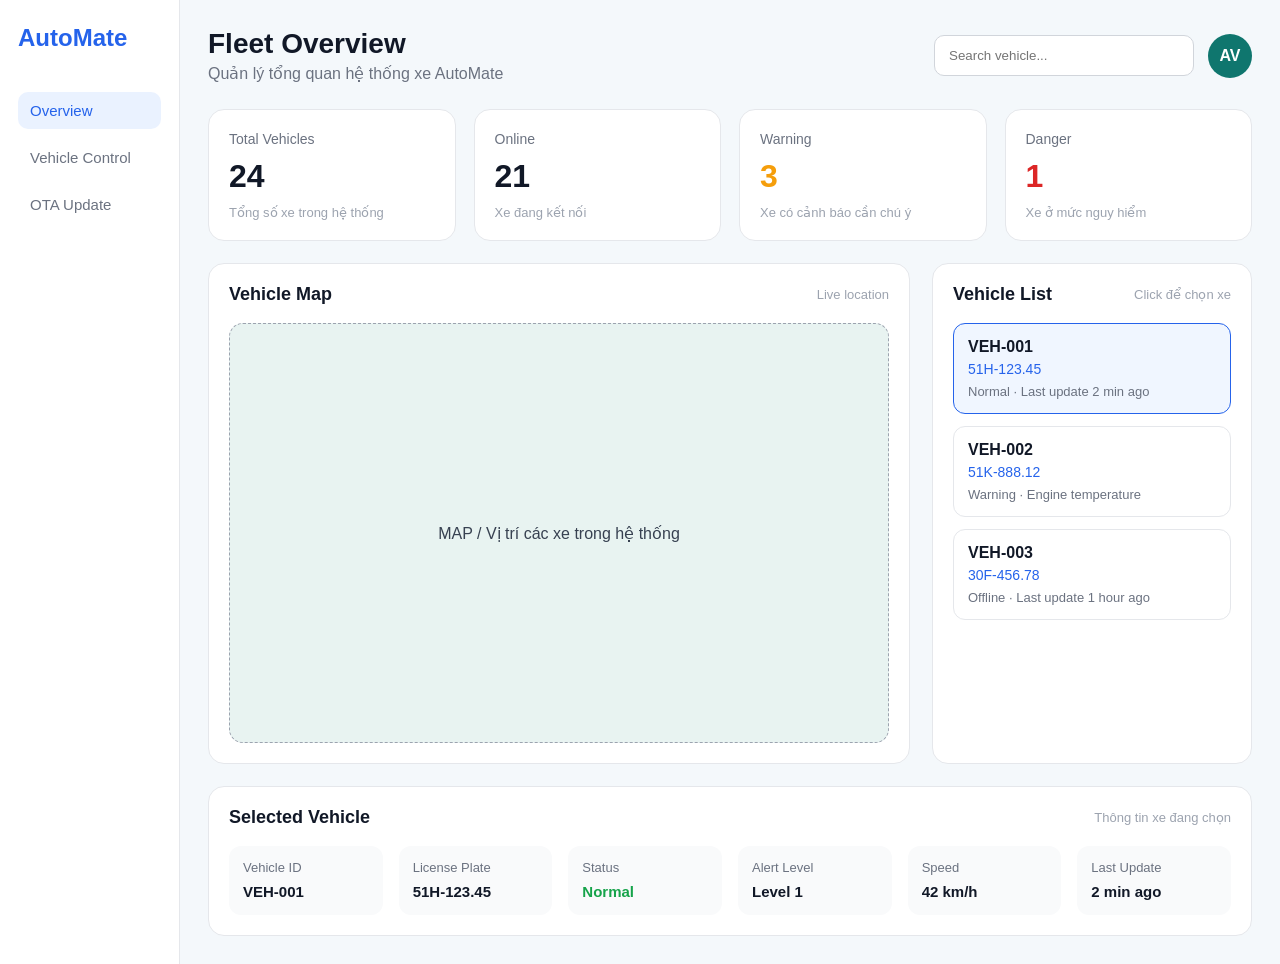
==== web/index.html @ ef20f129 "Initial commit" ====
<!DOCTYPE html>
<html lang="vi">
<head>
  <meta charset="UTF-8" />
  <meta name="viewport" content="width=device-width, initial-scale=1.0" />
  <title>AutoMate Dashboard - Overview</title>
  <link rel="stylesheet" href="style.css" />
</head>
<body>
  <div class="dashboard">
    <aside class="sidebar">
      <div class="logo">AutoMate</div>

      <nav class="menu">
        <a class="active" href="index.html">Overview</a>
        <a href="vehicle.html">Vehicle Control</a>
        <a href="ota.html">OTA Update</a>
      </nav>
    </aside>

    <main class="main">
      <header class="topbar">
        <div>
          <h1>Fleet Overview</h1>
          <p>Quản lý tổng quan hệ thống xe AutoMate</p>
        </div>

        <div class="top-actions">
          <input type="text" placeholder="Search vehicle..." />
          <div class="avatar">AV</div>
        </div>
      </header>

      <section class="stats">
        <div class="card">
          <span>Total Vehicles</span>
          <h2>24</h2>
          <p>Tổng số xe trong hệ thống</p>
        </div>

        <div class="card">
          <span>Online</span>
          <h2>21</h2>
          <p>Xe đang kết nối</p>
        </div>

        <div class="card warning">
          <span>Warning</span>
          <h2>3</h2>
          <p>Xe có cảnh báo cần chú ý</p>
        </div>

        <div class="card danger">
          <span>Danger</span>
          <h2>1</h2>
          <p>Xe ở mức nguy hiểm</p>
        </div>
      </section>

      <section class="content-grid">
        <div class="map-panel">
          <div class="panel-header">
            <h3>Vehicle Map</h3>
            <span>Live location</span>
          </div>

          <div class="map-placeholder">
            MAP / Vị trí các xe trong hệ thống
          </div>
        </div>

        <div class="vehicle-list">
          <div class="panel-header">
            <h3>Vehicle List</h3>
            <span>Click để chọn xe</span>
          </div>

          <div class="vehicle-item active-car">
            <strong>VEH-001</strong>
            <span>51H-123.45</span>
            <p>Normal · Last update 2 min ago</p>
          </div>

          <div class="vehicle-item">
            <strong>VEH-002</strong>
            <span>51K-888.12</span>
            <p>Warning · Engine temperature</p>
          </div>

          <div class="vehicle-item">
            <strong>VEH-003</strong>
            <span>30F-456.78</span>
            <p>Offline · Last update 1 hour ago</p>
          </div>
        </div>
      </section>

      <section class="selected-vehicle">
        <div class="panel-header">
          <h3>Selected Vehicle</h3>
          <span>Thông tin xe đang chọn</span>
        </div>

        <div class="vehicle-info-grid">
          <div>
            <span>Vehicle ID</span>
            <strong>VEH-001</strong>
          </div>

          <div>
            <span>License Plate</span>
            <strong>51H-123.45</strong>
          </div>

          <div>
            <span>Status</span>
            <strong class="status-ok">Normal</strong>
          </div>

          <div>
            <span>Alert Level</span>
            <strong>Level 1</strong>
          </div>

          <div>
            <span>Speed</span>
            <strong>42 km/h</strong>
          </div>

          <div>
            <span>Last Update</span>
            <strong>2 min ago</strong>
          </div>
        </div>
      </section>
    </main>
  </div>
</body>
</html>
---- web/style.css ----
* {
  margin: 0;
  padding: 0;
  box-sizing: border-box;
}

body {
  font-family: Arial, sans-serif;
  background: #f4f8fb;
  color: #111827;
}

.dashboard {
  display: flex;
  min-height: 100vh;
}

.sidebar {
  width: 180px;
  background: #ffffff;
  border-right: 1px solid #e5e7eb;
  padding: 24px 18px;
}

.logo {
  font-size: 24px;
  font-weight: bold;
  color: #2563eb;
  margin-bottom: 40px;
}

.menu {
  display: flex;
  flex-direction: column;
  gap: 10px;
}

.menu a {
  text-decoration: none;
  color: #6b7280;
  padding: 10px 12px;
  border-radius: 10px;
  font-size: 15px;
}

.menu a:hover,
.menu a.active {
  background: #eaf2ff;
  color: #2563eb;
}

.main {
  flex: 1;
  padding: 28px;
}

.topbar {
  display: flex;
  justify-content: space-between;
  align-items: center;
  margin-bottom: 26px;
}

.topbar h1 {
  font-size: 28px;
  margin-bottom: 4px;
}

.topbar p {
  color: #6b7280;
}

.top-actions {
  display: flex;
  align-items: center;
  gap: 14px;
}

.top-actions input {
  width: 260px;
  padding: 12px 14px;
  border: 1px solid #d1d5db;
  border-radius: 10px;
  outline: none;
}

.avatar {
  width: 44px;
  height: 44px;
  border-radius: 50%;
  background: #0f766e;
  color: white;
  display: flex;
  align-items: center;
  justify-content: center;
  font-weight: bold;
}

.stats {
  display: grid;
  grid-template-columns: repeat(4, 1fr);
  gap: 18px;
  margin-bottom: 22px;
}

.card {
  background: white;
  border: 1px solid #e5e7eb;
  border-radius: 16px;
  padding: 20px;
}

.card span {
  color: #6b7280;
  font-size: 14px;
}

.card h2 {
  font-size: 32px;
  margin: 10px 0;
}

.card p {
  color: #9ca3af;
  font-size: 13px;
}

.warning h2 {
  color: #f59e0b;
}

.danger h2 {
  color: #dc2626;
}

.content-grid {
  display: grid;
  grid-template-columns: 1fr 320px;
  gap: 22px;
  margin-bottom: 22px;
}

.map-panel,
.vehicle-list,
.selected-vehicle,
.empty-page {
  background: white;
  border: 1px solid #e5e7eb;
  border-radius: 16px;
  padding: 20px;
}

.panel-header {
  display: flex;
  justify-content: space-between;
  align-items: center;
  margin-bottom: 18px;
}

.panel-header h3 {
  font-size: 18px;
}

.panel-header span {
  color: #9ca3af;
  font-size: 13px;
}

.map-placeholder {
  height: 420px;
  background: #e8f3f1;
  border: 1px dashed #9ca3af;
  border-radius: 14px;
  display: flex;
  align-items: center;
  justify-content: center;
  color: #374151;
}

.vehicle-list {
  display: flex;
  flex-direction: column;
}

.vehicle-item {
  border: 1px solid #e5e7eb;
  border-radius: 12px;
  padding: 14px;
  margin-bottom: 12px;
}

.vehicle-item strong {
  display: block;
  margin-bottom: 4px;
}

.vehicle-item span {
  color: #2563eb;
  font-size: 14px;
}

.vehicle-item p {
  color: #6b7280;
  font-size: 13px;
  margin-top: 6px;
}

.active-car {
  border-color: #2563eb;
  background: #f0f6ff;
}

.vehicle-info-grid {
  display: grid;
  grid-template-columns: repeat(6, 1fr);
  gap: 16px;
}

.vehicle-info-grid div {
  background: #f9fafb;
  border-radius: 12px;
  padding: 14px;
}

.vehicle-info-grid span {
  display: block;
  color: #6b7280;
  font-size: 13px;
  margin-bottom: 8px;
}

.vehicle-info-grid strong {
  font-size: 15px;
}

.status-ok {
  color: #16a34a;
}

.empty-page {
  height: 500px;
  display: flex;
  align-items: center;
  justify-content: center;
  color: #6b7280;
  font-size: 22px;
}
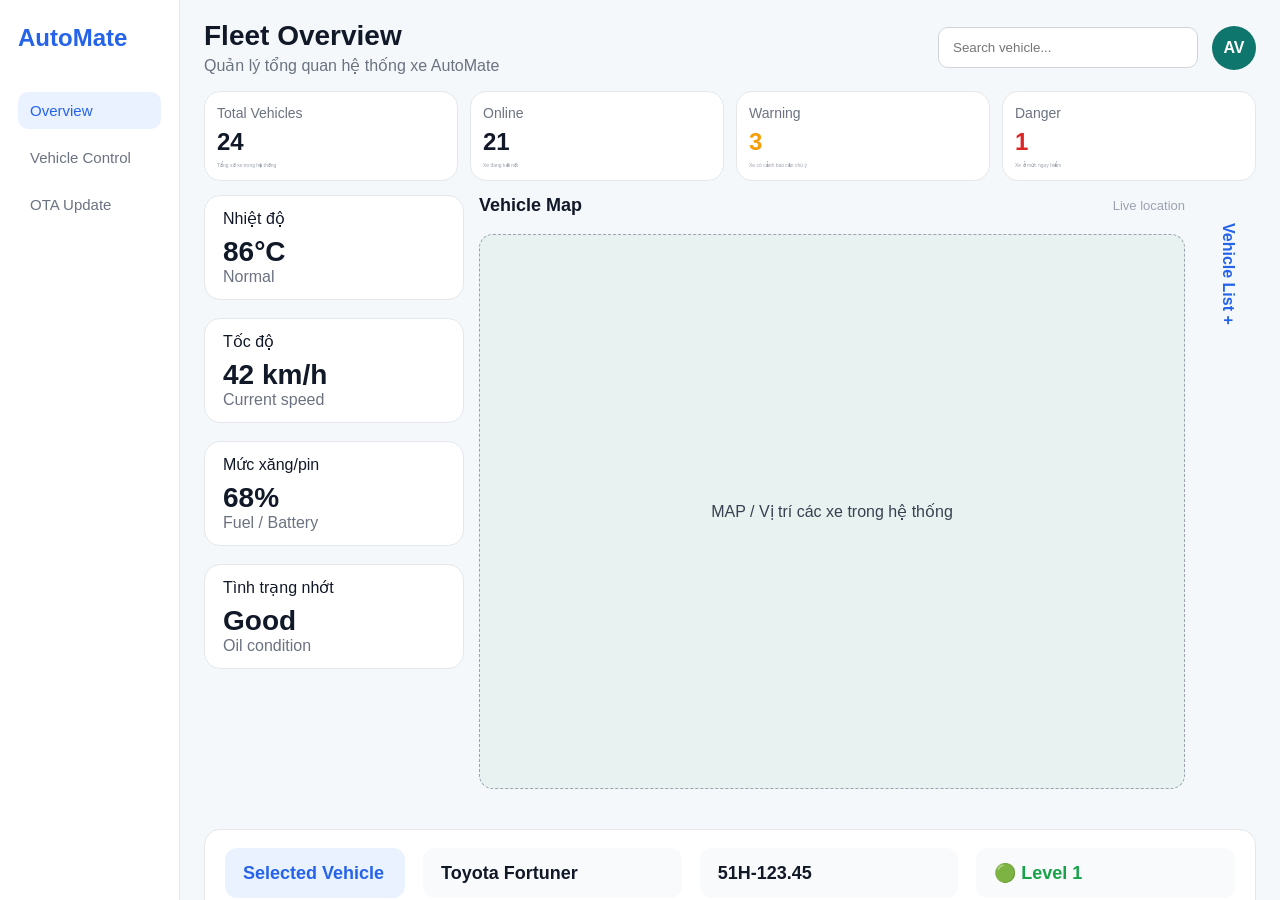
==== commit 6ab00fd3: "config 1" ====
--- a/web/index.html
+++ b/web/index.html
@@ -58,6 +58,32 @@
       </section>
 
       <section class="content-grid">
+        <div class="vehicle-status">
+          <div class="status-card">
+            <span>Nhiệt độ</span>
+            <h2>86°C</h2>
+            <p>Normal</p>
+          </div>
+
+          <div class="status-card">
+            <span>Tốc độ</span>
+            <h2>42 km/h</h2>
+            <p>Current speed</p>
+          </div>
+
+          <div class="status-card">
+            <span>Mức xăng/pin</span>
+            <h2>68%</h2>
+            <p>Fuel / Battery</p>
+          </div>
+
+          <div class="status-card">
+            <span>Tình trạng nhớt</span>
+            <h2>Good</h2>
+            <p>Oil condition</p>
+          </div>
+        </div>
+
         <div class="map-panel">
           <div class="panel-header">
             <h3>Vehicle Map</h3>
@@ -69,11 +95,8 @@
           </div>
         </div>
 
-        <div class="vehicle-list">
-          <div class="panel-header">
-            <h3>Vehicle List</h3>
-            <span>Click để chọn xe</span>
-          </div>
+        <details class="vehicle-list">
+          <summary>Vehicle List</summary>
 
           <div class="vehicle-item active-car">
             <strong>VEH-001</strong>
@@ -92,46 +115,31 @@
             <span>30F-456.78</span>
             <p>Offline · Last update 1 hour ago</p>
           </div>
-        </div>
+        </details>
       </section>
 
       <section class="selected-vehicle">
-        <div class="panel-header">
-          <h3>Selected Vehicle</h3>
-          <span>Thông tin xe đang chọn</span>
-        </div>
 
-        <div class="vehicle-info-grid">
-          <div>
-            <span>Vehicle ID</span>
-            <strong>VEH-001</strong>
+          <div class="selected-summary">
+
+              <div class="selected-title">
+                  <span>Selected Vehicle</span>
+              </div>
+
+              <div class="selected-item">
+                  <strong>Toyota Fortuner</strong>
+              </div>
+
+              <div class="selected-item">
+                  <strong>51H-123.45</strong>
+              </div>
+
+              <div class="selected-item">
+                  <strong class="level-normal">🟢 Level 1</strong>
+              </div>
+
           </div>
 
-          <div>
-            <span>License Plate</span>
-            <strong>51H-123.45</strong>
-          </div>
-
-          <div>
-            <span>Status</span>
-            <strong class="status-ok">Normal</strong>
-          </div>
-
-          <div>
-            <span>Alert Level</span>
-            <strong>Level 1</strong>
-          </div>
-
-          <div>
-            <span>Speed</span>
-            <strong>42 km/h</strong>
-          </div>
-
-          <div>
-            <span>Last Update</span>
-            <strong>2 min ago</strong>
-          </div>
-        </div>
       </section>
     </main>
   </div>
--- a/web/style.css
+++ b/web/style.css
@@ -8,11 +8,12 @@
   font-family: Arial, sans-serif;
   background: #f4f8fb;
   color: #111827;
+  overflow:hidden;
 }
 
 .dashboard {
   display: flex;
-  min-height: 100vh;
+  height: 100vh;
 }
 
 .sidebar {
@@ -51,14 +52,16 @@
 
 .main {
   flex: 1;
-  padding: 28px;
+  height: 100vh;
+  overflow: hidden;
+  padding: 20px 24px;
 }
 
 .topbar {
   display: flex;
   justify-content: space-between;
   align-items: center;
-  margin-bottom: 26px;
+  margin-bottom: 16px;
 }
 
 .topbar h1 {
@@ -99,15 +102,15 @@
 .stats {
   display: grid;
   grid-template-columns: repeat(4, 1fr);
-  gap: 18px;
-  margin-bottom: 22px;
+  gap: 12px;
+  margin-bottom: 14px;
 }
 
 .card {
   background: white;
   border: 1px solid #e5e7eb;
   border-radius: 16px;
-  padding: 20px;
+  padding: 12px;
 }
 
 .card span {
@@ -116,13 +119,13 @@
 }
 
 .card h2 {
-  font-size: 32px;
-  margin: 10px 0;
+  font-size: 24px;
+  margin: 6px 0;
 }
 
 .card p {
   color: #9ca3af;
-  font-size: 13px;
+  font-size: 5px;
 }
 
 .warning h2 {
@@ -135,14 +138,19 @@
 
 .content-grid {
   display: grid;
-  grid-template-columns: 1fr 320px;
-  gap: 22px;
-  margin-bottom: 22px;
-}
-
-.map-panel,
+  grid-template-columns: 260px 1fr auto;
+  gap: 15px;
+  height: calc(100vh - 280px);
+}
+
+.map-panel {
+    height: 100%;
+}
+
 .vehicle-list,
-.selected-vehicle,
+.selected-vehicle {
+  margin-top: 14px;
+}
 .empty-page {
   background: white;
   border: 1px solid #e5e7eb;
@@ -167,7 +175,7 @@
 }
 
 .map-placeholder {
-  height: 420px;
+  height: calc(100% - 65px);
   background: #e8f3f1;
   border: 1px dashed #9ca3af;
   border-radius: 14px;
@@ -177,9 +185,50 @@
   color: #374151;
 }
 
+/* Vehicle list: collapsed / expanded */
 .vehicle-list {
-  display: flex;
-  flex-direction: column;
+  width: 56px;
+  min-height: 462px;
+  padding: 14px 10px;
+  overflow: hidden;
+  transition: width 0.25s ease;
+}
+
+.vehicle-list[open] {
+  width: 320px;
+  padding: 20px;
+}
+
+.vehicle-list summary {
+  cursor: pointer;
+  list-style: none;
+  font-weight: bold;
+  color: #2563eb;
+  writing-mode: vertical-rl;
+  text-align: center;
+  margin: 0 auto;
+}
+
+.vehicle-list summary::-webkit-details-marker {
+  display: none;
+}
+
+.vehicle-list summary::after {
+  content: " +";
+}
+
+.vehicle-list[open] summary {
+  writing-mode: horizontal-tb;
+  text-align: left;
+  margin-bottom: 18px;
+}
+
+.vehicle-list[open] summary::after {
+  content: " -";
+}
+
+.vehicle-list:not([open]) .vehicle-item {
+  display: none;
 }
 
 .vehicle-item {
@@ -210,27 +259,81 @@
   background: #f0f6ff;
 }
 
-.vehicle-info-grid {
-  display: grid;
-  grid-template-columns: repeat(6, 1fr);
-  gap: 16px;
-}
-
-.vehicle-info-grid div {
-  background: #f9fafb;
-  border-radius: 12px;
-  padding: 14px;
-}
-
-.vehicle-info-grid span {
-  display: block;
-  color: #6b7280;
-  font-size: 13px;
-  margin-bottom: 8px;
-}
-
-.vehicle-info-grid strong {
-  font-size: 15px;
+.selected-vehicle{
+    background:#fff;
+    border:1px solid #e5e7eb;
+    border-radius:16px;
+    padding:18px 20px;
+}
+
+.selected-summary{
+    display:grid;
+    grid-template-columns:180px repeat(3,1fr);
+    gap:18px;
+}
+
+.selected-title,
+.selected-item{
+    background:#f9fafb;
+    border-radius:12px;
+    padding:14px 18px;
+
+    display:flex;
+    flex-direction:column;
+    justify-content:center;
+}
+
+.selected-title{
+    background:#eaf2ff;
+    color:#2563eb;
+    font-weight:600;
+}
+
+.selected-title span{
+    font-size:18px;
+    font-weight:600;
+}
+
+.selected-item span{
+    font-size:13px;
+    color:#6b7280;
+    margin-bottom:6px;
+}
+
+.selected-item strong{
+    font-size:18px;
+    color:#111827;
+}
+
+.level-normal{
+    color:#16a34a !important;
+}
+
+.vehicle-status{
+    display:flex;
+    flex-direction:column;
+    gap:18px;
+}
+
+.status-card{
+    background:#fff;
+    border:1px solid #e5e7eb;
+    border-radius:16px;
+    padding:18px;
+    height:105px;
+
+    display:flex;
+    flex-direction:column;
+    justify-content:center;
+}
+
+.status-card h2{
+    font-size:28px;
+    margin-top:8px;
+}
+
+.status-card p{
+    color:#6b7280;
 }
 
 .status-ok {
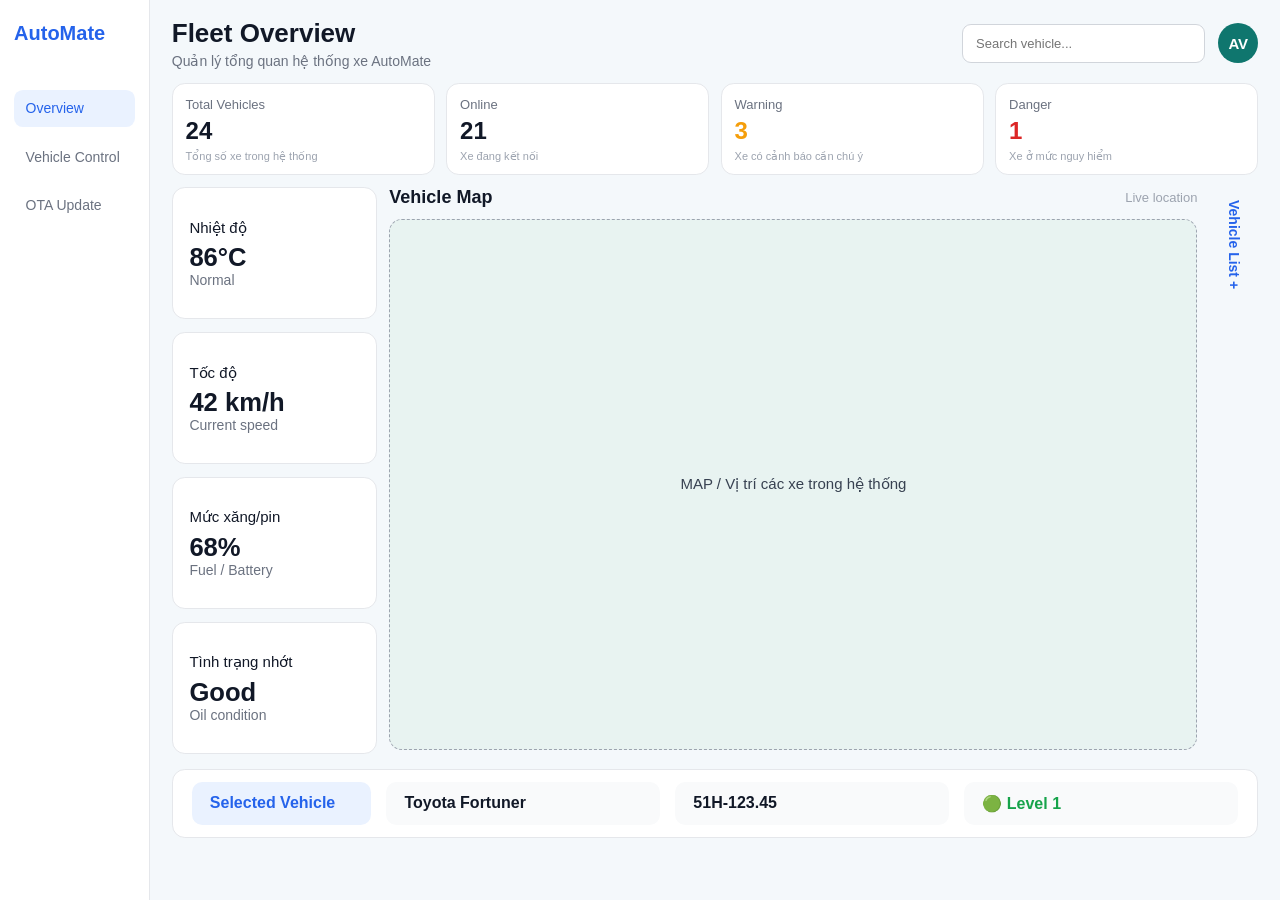
==== commit 73009ec2: "add popup" ====
--- a/web/index.html
+++ b/web/index.html
@@ -59,25 +59,25 @@
 
       <section class="content-grid">
         <div class="vehicle-status">
-          <div class="status-card">
+          <div class="status-card" onclick="openPopup('temperature')">
             <span>Nhiệt độ</span>
             <h2>86°C</h2>
             <p>Normal</p>
           </div>
 
-          <div class="status-card">
+          <div class="status-card" onclick="openPopup('speed')">
             <span>Tốc độ</span>
             <h2>42 km/h</h2>
             <p>Current speed</p>
           </div>
 
-          <div class="status-card">
+          <div class="status-card" onclick="openPopup('fuel')">
             <span>Mức xăng/pin</span>
             <h2>68%</h2>
             <p>Fuel / Battery</p>
           </div>
 
-          <div class="status-card">
+          <div class="status-card" onclick="openPopup('oil')">
             <span>Tình trạng nhớt</span>
             <h2>Good</h2>
             <p>Oil condition</p>
@@ -142,6 +142,21 @@
 
       </section>
     </main>
+    </div>
+    <div class="popup-overlay" id="popup">
+      <div class="popup-window">
+          <div class="popup-header">
+              <h2 id="popup-title">
+                  Title
+              </h2>
+              <button onclick="closePopup()">
+                  ✕
+              </button>
+          </div>
+          <div class="popup-body" id="popup-body">
+          </div>
+      </div>
   </div>
+  <script src="scripts.js"></script>
 </body>
 </html>
--- a/web/style.css
+++ b/web/style.css
@@ -8,40 +8,41 @@
   font-family: Arial, sans-serif;
   background: #f4f8fb;
   color: #111827;
-  overflow:hidden;
+  overflow: hidden;
 }
 
 .dashboard {
   display: flex;
+  width: 100vw;
   height: 100vh;
 }
 
 .sidebar {
-  width: 180px;
+  width: clamp(150px, 11vw, 190px);
   background: #ffffff;
   border-right: 1px solid #e5e7eb;
-  padding: 24px 18px;
+  padding: 2.4vh 1.1vw;
 }
 
 .logo {
-  font-size: 24px;
+  font-size: clamp(20px, 1.45vw, 28px);
   font-weight: bold;
   color: #2563eb;
-  margin-bottom: 40px;
+  margin-bottom: 5vh;
 }
 
 .menu {
   display: flex;
   flex-direction: column;
-  gap: 10px;
+  gap: 1.2vh;
 }
 
 .menu a {
   text-decoration: none;
   color: #6b7280;
-  padding: 10px 12px;
-  border-radius: 10px;
-  font-size: 15px;
+  padding: 1.2vh 0.9vw;
+  border-radius: 0.7vw;
+  font-size: clamp(14px, 0.95vw, 18px);
 }
 
 .menu a:hover,
@@ -54,42 +55,44 @@
   flex: 1;
   height: 100vh;
   overflow: hidden;
-  padding: 20px 24px;
+  padding: 2vh 1.7vw;
 }
 
 .topbar {
   display: flex;
   justify-content: space-between;
   align-items: center;
-  margin-bottom: 16px;
+  margin-bottom: 1.6vh;
 }
 
 .topbar h1 {
-  font-size: 28px;
-  margin-bottom: 4px;
+  font-size: clamp(26px, 2vw, 40px);
+  margin-bottom: 0.4vh;
 }
 
 .topbar p {
   color: #6b7280;
+  font-size: clamp(14px, 1vw, 18px);
 }
 
 .top-actions {
   display: flex;
   align-items: center;
-  gap: 14px;
+  gap: 1vw;
 }
 
 .top-actions input {
-  width: 260px;
-  padding: 12px 14px;
+  width: clamp(230px, 19vw, 340px);
+  padding: 1.2vh 1vw;
   border: 1px solid #d1d5db;
-  border-radius: 10px;
+  border-radius: 0.7vw;
   outline: none;
+  font-size: clamp(13px, 0.9vw, 16px);
 }
 
 .avatar {
-  width: 44px;
-  height: 44px;
+  width: clamp(40px, 3vw, 56px);
+  height: clamp(40px, 3vw, 56px);
   border-radius: 50%;
   background: #0f766e;
   color: white;
@@ -97,35 +100,36 @@
   align-items: center;
   justify-content: center;
   font-weight: bold;
+  font-size: clamp(15px, 1vw, 20px);
 }
 
 .stats {
   display: grid;
   grid-template-columns: repeat(4, 1fr);
-  gap: 12px;
-  margin-bottom: 14px;
+  gap: 0.9vw;
+  margin-bottom: 1.4vh;
 }
 
 .card {
   background: white;
   border: 1px solid #e5e7eb;
-  border-radius: 16px;
-  padding: 12px;
+  border-radius: 1vw;
+  padding: 1.2vh 1vw;
 }
 
 .card span {
   color: #6b7280;
-  font-size: 14px;
+  font-size: clamp(13px, 0.9vw, 16px);
 }
 
 .card h2 {
-  font-size: 24px;
-  margin: 6px 0;
+  font-size: clamp(24px, 1.8vw, 36px);
+  margin: 0.5vh 0;
 }
 
 .card p {
   color: #9ca3af;
-  font-size: 5px;
+  font-size: clamp(11px, 0.7vw, 13px);
 }
 
 .warning h2 {
@@ -138,65 +142,85 @@
 
 .content-grid {
   display: grid;
-  grid-template-columns: 260px 1fr auto;
-  gap: 15px;
-  height: calc(100vh - 280px);
+  grid-template-columns: 16vw 1fr auto;
+  gap: 1vw;
+  height: 63vh;
 }
 
 .map-panel {
-    height: 100%;
-}
-
-.vehicle-list,
-.selected-vehicle {
-  margin-top: 14px;
-}
-.empty-page {
-  background: white;
-  border: 1px solid #e5e7eb;
-  border-radius: 16px;
-  padding: 20px;
+  height: 100%;
 }
 
 .panel-header {
   display: flex;
   justify-content: space-between;
   align-items: center;
-  margin-bottom: 18px;
+  margin-bottom: 1.2vh;
 }
 
 .panel-header h3 {
-  font-size: 18px;
+  font-size: clamp(18px, 1.3vw, 24px);
 }
 
 .panel-header span {
   color: #9ca3af;
-  font-size: 13px;
+  font-size: clamp(13px, 0.9vw, 16px);
 }
 
 .map-placeholder {
-  height: calc(100% - 65px);
+  height: calc(100% - 4vh);
   background: #e8f3f1;
   border: 1px dashed #9ca3af;
-  border-radius: 14px;
+  border-radius: 1vw;
   display: flex;
   align-items: center;
   justify-content: center;
   color: #374151;
-}
-
-/* Vehicle list: collapsed / expanded */
+  font-size: clamp(15px, 1.05vw, 20px);
+}
+
+.vehicle-status {
+  display: flex;
+  flex-direction: column;
+  gap: 1.4vh;
+}
+
+.status-card {
+  background: #fff;
+  border: 1px solid #e5e7eb;
+  border-radius: 1vw;
+  padding: 1.5vh 1.3vw;
+  height: calc((63vh - 4.2vh) / 4);
+  display: flex;
+  flex-direction: column;
+  justify-content: center;
+}
+
+.status-card span {
+  font-size: clamp(15px, 1.05vw, 20px);
+}
+
+.status-card h2 {
+  font-size: clamp(25px, 2vw, 38px);
+  margin-top: 0.7vh;
+}
+
+.status-card p {
+  color: #6b7280;
+  font-size: clamp(14px, 1vw, 18px);
+}
+
 .vehicle-list {
-  width: 56px;
-  min-height: 462px;
-  padding: 14px 10px;
+  width: clamp(48px, 3.5vw, 62px);
+  height: 100%;
+  padding: 1.4vh 0.7vw;
   overflow: hidden;
   transition: width 0.25s ease;
 }
 
 .vehicle-list[open] {
-  width: 320px;
-  padding: 20px;
+  width: clamp(280px, 20vw, 360px);
+  padding: 2vh 1.4vw;
 }
 
 .vehicle-list summary {
@@ -207,6 +231,7 @@
   writing-mode: vertical-rl;
   text-align: center;
   margin: 0 auto;
+  font-size: clamp(14px, 0.95vw, 18px);
 }
 
 .vehicle-list summary::-webkit-details-marker {
@@ -220,7 +245,7 @@
 .vehicle-list[open] summary {
   writing-mode: horizontal-tb;
   text-align: left;
-  margin-bottom: 18px;
+  margin-bottom: 1.5vh;
 }
 
 .vehicle-list[open] summary::after {
@@ -233,25 +258,26 @@
 
 .vehicle-item {
   border: 1px solid #e5e7eb;
-  border-radius: 12px;
-  padding: 14px;
-  margin-bottom: 12px;
+  border-radius: 0.8vw;
+  padding: 1.2vh 1vw;
+  margin-bottom: 1.2vh;
 }
 
 .vehicle-item strong {
   display: block;
-  margin-bottom: 4px;
+  margin-bottom: 0.4vh;
+  font-size: clamp(13px, 0.9vw, 16px);
 }
 
 .vehicle-item span {
   color: #2563eb;
-  font-size: 14px;
+  font-size: clamp(13px, 0.9vw, 16px);
 }
 
 .vehicle-item p {
   color: #6b7280;
-  font-size: 13px;
-  margin-top: 6px;
+  font-size: clamp(12px, 0.85vw, 15px);
+  margin-top: 0.5vh;
 }
 
 .active-car {
@@ -259,81 +285,48 @@
   background: #f0f6ff;
 }
 
-.selected-vehicle{
-    background:#fff;
-    border:1px solid #e5e7eb;
-    border-radius:16px;
-    padding:18px 20px;
-}
-
-.selected-summary{
-    display:grid;
-    grid-template-columns:180px repeat(3,1fr);
-    gap:18px;
+.selected-vehicle {
+  background: #fff;
+  border: 1px solid #e5e7eb;
+  border-radius: 1vw;
+  padding: 1.4vh 1.5vw;
+  margin-top: 1.6vh;
+}
+
+.selected-summary {
+  display: grid;
+  grid-template-columns: 14vw repeat(3, 1fr);
+  gap: 1.2vw;
 }
 
 .selected-title,
-.selected-item{
-    background:#f9fafb;
-    border-radius:12px;
-    padding:14px 18px;
-
-    display:flex;
-    flex-direction:column;
-    justify-content:center;
-}
-
-.selected-title{
-    background:#eaf2ff;
-    color:#2563eb;
-    font-weight:600;
-}
-
-.selected-title span{
-    font-size:18px;
-    font-weight:600;
-}
-
-.selected-item span{
-    font-size:13px;
-    color:#6b7280;
-    margin-bottom:6px;
-}
-
-.selected-item strong{
-    font-size:18px;
-    color:#111827;
-}
-
-.level-normal{
-    color:#16a34a !important;
-}
-
-.vehicle-status{
-    display:flex;
-    flex-direction:column;
-    gap:18px;
-}
-
-.status-card{
-    background:#fff;
-    border:1px solid #e5e7eb;
-    border-radius:16px;
-    padding:18px;
-    height:105px;
-
-    display:flex;
-    flex-direction:column;
-    justify-content:center;
-}
-
-.status-card h2{
-    font-size:28px;
-    margin-top:8px;
-}
-
-.status-card p{
-    color:#6b7280;
+.selected-item {
+  background: #f9fafb;
+  border-radius: 0.8vw;
+  padding: 1.3vh 1.4vw;
+  display: flex;
+  flex-direction: column;
+  justify-content: center;
+}
+
+.selected-title {
+  background: #eaf2ff;
+  color: #2563eb;
+  font-weight: 600;
+}
+
+.selected-title span {
+  font-size: clamp(16px, 1.1vw, 22px);
+  font-weight: 600;
+}
+
+.selected-item strong {
+  font-size: clamp(16px, 1.15vw, 22px);
+  color: #111827;
+}
+
+.level-normal {
+  color: #16a34a !important;
 }
 
 .status-ok {
@@ -341,10 +334,109 @@
 }
 
 .empty-page {
-  height: 500px;
+  height: 60vh;
+  background: white;
+  border: 1px solid #e5e7eb;
+  border-radius: 1vw;
+  padding: 2vh 1.5vw;
   display: flex;
   align-items: center;
   justify-content: center;
   color: #6b7280;
-  font-size: 22px;
+  font-size: clamp(18px, 1.4vw, 26px);
+}
+
+/* ===========================
+   POPUP
+=========================== */
+
+.popup-overlay{
+
+    position:fixed;
+
+    inset:0;
+
+    background:rgba(0,0,0,.35);
+
+    display:none;
+
+    justify-content:center;
+
+    align-items:center;
+
+    z-index:999;
+}
+
+.popup-overlay.show{
+
+    display:flex;
+}
+
+.popup-window{
+
+    width:500px;
+
+    background:white;
+
+    border-radius:18px;
+
+    padding:24px;
+
+    box-shadow:0 10px 40px rgba(0,0,0,.2);
+
+    animation:popup .2s;
+}
+
+@keyframes popup{
+
+    from{
+
+        transform:scale(.9);
+
+        opacity:0;
+    }
+
+    to{
+
+        transform:scale(1);
+
+        opacity:1;
+    }
+}
+
+.popup-header{
+
+    display:flex;
+
+    justify-content:space-between;
+
+    align-items:center;
+
+    margin-bottom:20px;
+}
+
+.popup-header button{
+
+    border:none;
+
+    background:none;
+
+    font-size:24px;
+
+    cursor:pointer;
+}
+
+.popup-body{
+
+    line-height:1.8;
+}
+
+.popup-body h3{
+
+    margin-bottom:10px;
+}
+
+.popup-body ul{
+
+    margin-left:20px;
 }
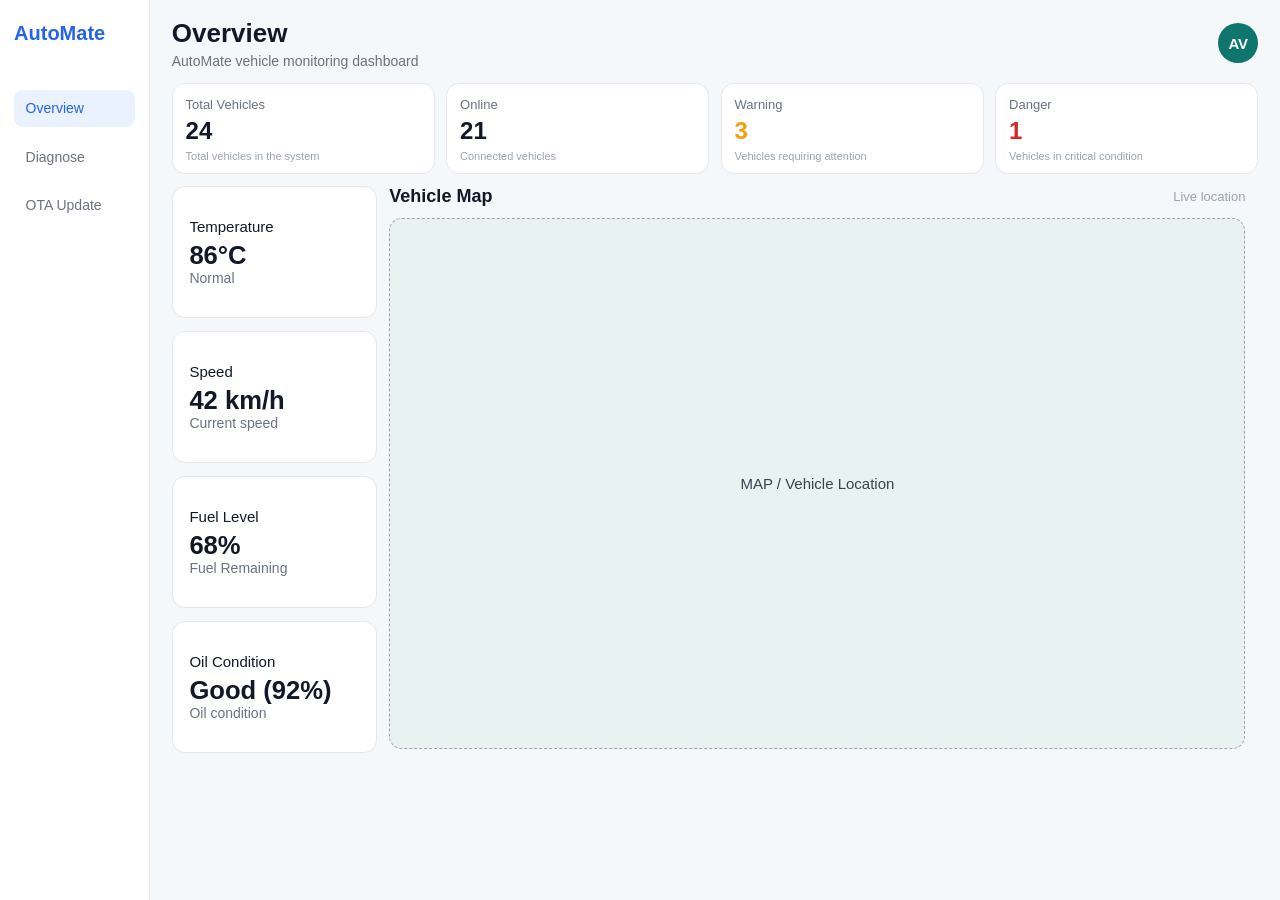
==== commit 3e89be3b: "config follow request shift 3/7 on BKI2026" ====
--- a/web/index.html
+++ b/web/index.html
@@ -13,7 +13,7 @@
 
       <nav class="menu">
         <a class="active" href="index.html">Overview</a>
-        <a href="vehicle.html">Vehicle Control</a>
+        <a href="diagnose.html">Diagnose</a>
         <a href="ota.html">OTA Update</a>
       </nav>
     </aside>
@@ -21,12 +21,11 @@
     <main class="main">
       <header class="topbar">
         <div>
-          <h1>Fleet Overview</h1>
-          <p>Quản lý tổng quan hệ thống xe AutoMate</p>
+          <h1>Overview</h1>
+          <p>AutoMate vehicle monitoring dashboard</p>
         </div>
 
         <div class="top-actions">
-          <input type="text" placeholder="Search vehicle..." />
           <div class="avatar">AV</div>
         </div>
       </header>
@@ -35,51 +34,51 @@
         <div class="card">
           <span>Total Vehicles</span>
           <h2>24</h2>
-          <p>Tổng số xe trong hệ thống</p>
+          <p>Total vehicles in the system</p>
         </div>
 
         <div class="card">
           <span>Online</span>
           <h2>21</h2>
-          <p>Xe đang kết nối</p>
+          <p>Connected vehicles</p>
         </div>
 
         <div class="card warning">
           <span>Warning</span>
           <h2>3</h2>
-          <p>Xe có cảnh báo cần chú ý</p>
+          <p>Vehicles requiring attention</p>
         </div>
 
         <div class="card danger">
           <span>Danger</span>
           <h2>1</h2>
-          <p>Xe ở mức nguy hiểm</p>
+          <p>Vehicles in critical condition</p>
         </div>
       </section>
 
       <section class="content-grid">
         <div class="vehicle-status">
           <div class="status-card" onclick="openPopup('temperature')">
-            <span>Nhiệt độ</span>
+            <span>Temperature</span>
             <h2>86°C</h2>
             <p>Normal</p>
           </div>
 
           <div class="status-card" onclick="openPopup('speed')">
-            <span>Tốc độ</span>
+            <span>Speed</span>
             <h2>42 km/h</h2>
             <p>Current speed</p>
           </div>
 
           <div class="status-card" onclick="openPopup('fuel')">
-            <span>Mức xăng/pin</span>
+            <span>Fuel Level</span>
             <h2>68%</h2>
-            <p>Fuel / Battery</p>
+            <p>Fuel Remaining</p>
           </div>
 
           <div class="status-card" onclick="openPopup('oil')">
-            <span>Tình trạng nhớt</span>
-            <h2>Good</h2>
+            <span>Oil Condition</span>
+            <h2>Good (92%)</h2>
             <p>Oil condition</p>
           </div>
         </div>
@@ -91,56 +90,11 @@
           </div>
 
           <div class="map-placeholder">
-            MAP / Vị trí các xe trong hệ thống
+            MAP / Vehicle Location
           </div>
         </div>
-
-        <details class="vehicle-list">
-          <summary>Vehicle List</summary>
-
-          <div class="vehicle-item active-car">
-            <strong>VEH-001</strong>
-            <span>51H-123.45</span>
-            <p>Normal · Last update 2 min ago</p>
-          </div>
-
-          <div class="vehicle-item">
-            <strong>VEH-002</strong>
-            <span>51K-888.12</span>
-            <p>Warning · Engine temperature</p>
-          </div>
-
-          <div class="vehicle-item">
-            <strong>VEH-003</strong>
-            <span>30F-456.78</span>
-            <p>Offline · Last update 1 hour ago</p>
-          </div>
-        </details>
       </section>
 
-      <section class="selected-vehicle">
-
-          <div class="selected-summary">
-
-              <div class="selected-title">
-                  <span>Selected Vehicle</span>
-              </div>
-
-              <div class="selected-item">
-                  <strong>Toyota Fortuner</strong>
-              </div>
-
-              <div class="selected-item">
-                  <strong>51H-123.45</strong>
-              </div>
-
-              <div class="selected-item">
-                  <strong class="level-normal">🟢 Level 1</strong>
-              </div>
-
-          </div>
-
-      </section>
     </main>
     </div>
     <div class="popup-overlay" id="popup">
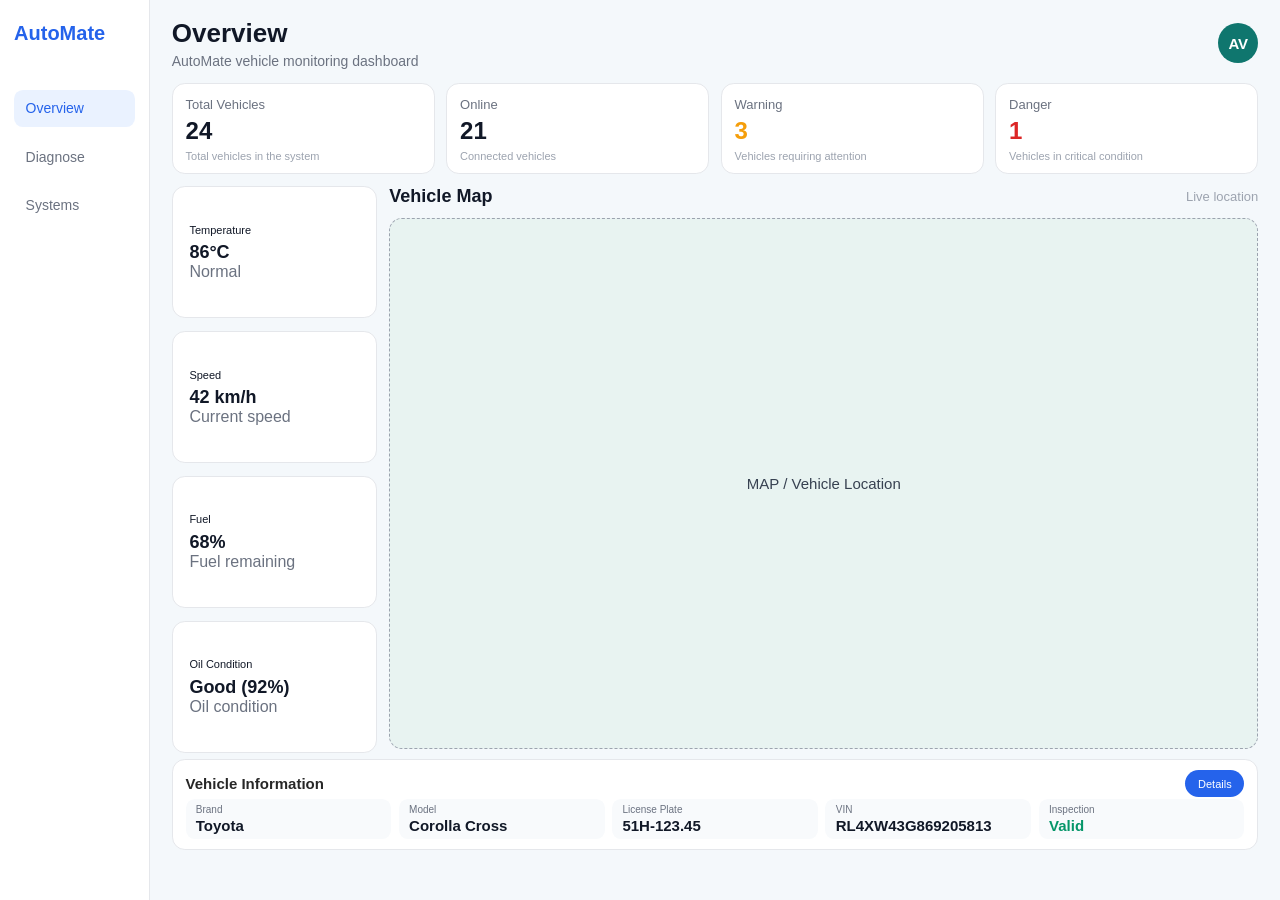
==== commit a12f4d1d: "done info vehicle & map image" ====
--- a/web/index.html
+++ b/web/index.html
@@ -1,11 +1,12 @@
 <!DOCTYPE html>
-<html lang="vi">
+<html lang="en">
 <head>
   <meta charset="UTF-8" />
   <meta name="viewport" content="width=device-width, initial-scale=1.0" />
   <title>AutoMate Dashboard - Overview</title>
   <link rel="stylesheet" href="style.css" />
 </head>
+
 <body>
   <div class="dashboard">
     <aside class="sidebar">
@@ -14,7 +15,7 @@
       <nav class="menu">
         <a class="active" href="index.html">Overview</a>
         <a href="diagnose.html">Diagnose</a>
-        <a href="ota.html">OTA Update</a>
+        <a href="systems.html">Systems</a>
       </nav>
     </aside>
 
@@ -71,9 +72,9 @@
           </div>
 
           <div class="status-card" onclick="openPopup('fuel')">
-            <span>Fuel Level</span>
+            <span>Fuel</span>
             <h2>68%</h2>
-            <p>Fuel Remaining</p>
+            <p>Fuel remaining</p>
           </div>
 
           <div class="status-card" onclick="openPopup('oil')">
@@ -95,22 +96,58 @@
         </div>
       </section>
 
+      <section class="vehicle-info-card">
+        <div class="vehicle-info-header">
+          <div>
+            <h3>Vehicle Information</h3>
+          </div>
+
+          <button class="details-btn" onclick="openPopup('vehicle')">
+            Details
+          </button>
+        </div>
+
+        <div class="vehicle-info-grid">
+          <div class="vehicle-info-item">
+            <span>Brand</span>
+            <strong>Toyota</strong>
+          </div>
+
+          <div class="vehicle-info-item">
+            <span>Model</span>
+            <strong>Corolla Cross</strong>
+          </div>
+
+          <div class="vehicle-info-item">
+            <span>License Plate</span>
+            <strong>51H-123.45</strong>
+          </div>
+
+          <div class="vehicle-info-item">
+            <span>VIN</span>
+            <strong>RL4XW43G869205813</strong>
+          </div>
+
+          <div class="vehicle-info-item">
+            <span>Inspection</span>
+            <strong class="status-valid">Valid</strong>
+          </div>
+        </div>
+      </section>
     </main>
+  </div>
+
+  <div class="popup-overlay" id="popup">
+    <div class="popup-window">
+      <div class="popup-header">
+        <h2 id="popup-title">Title</h2>
+        <button onclick="closePopup()">✕</button>
+      </div>
+
+      <div class="popup-body" id="popup-body"></div>
     </div>
-    <div class="popup-overlay" id="popup">
-      <div class="popup-window">
-          <div class="popup-header">
-              <h2 id="popup-title">
-                  Title
-              </h2>
-              <button onclick="closePopup()">
-                  ✕
-              </button>
-          </div>
-          <div class="popup-body" id="popup-body">
-          </div>
-      </div>
   </div>
+
   <script src="scripts.js"></script>
 </body>
 </html>
--- a/web/style.css
+++ b/web/style.css
@@ -79,15 +79,6 @@
   display: flex;
   align-items: center;
   gap: 1vw;
-}
-
-.top-actions input {
-  width: clamp(230px, 19vw, 340px);
-  padding: 1.2vh 1vw;
-  border: 1px solid #d1d5db;
-  border-radius: 0.7vw;
-  outline: none;
-  font-size: clamp(13px, 0.9vw, 16px);
 }
 
 .avatar {
@@ -142,9 +133,41 @@
 
 .content-grid {
   display: grid;
-  grid-template-columns: 16vw 1fr auto;
+  grid-template-columns: 16vw 1fr;
   gap: 1vw;
   height: 63vh;
+}
+
+.vehicle-status {
+  display: flex;
+  flex-direction: column;
+  gap: 1.4vh;
+}
+
+.status-card {
+  background: #fff;
+  border: 1px solid #e5e7eb;
+  border-radius: 1vw;
+  padding: 1.5vh 1.3vw;
+  height: calc((63vh - 4.2vh) / 4);
+  display: flex;
+  flex-direction: column;
+  justify-content: center;
+  cursor: pointer;
+}
+
+.status-card span {
+  font-size: clamp(11px, 0.8vw, 15px);
+}
+
+.status-card h2 {
+  font-size: clamp(18px, 1.4vw, 28px);
+  margin-top: 0.7vh;
+}
+
+.status-card p {
+  color: #6b7280;
+  font-size: clamp(12px, 1vw, 15  px);
 }
 
 .map-panel {
@@ -179,158 +202,71 @@
   font-size: clamp(15px, 1.05vw, 20px);
 }
 
-.vehicle-status {
-  display: flex;
-  flex-direction: column;
-  gap: 1.4vh;
-}
-
-.status-card {
-  background: #fff;
+.vehicle-info-card {
+  margin-top: 0.7vh;
+  background: #ffffff;
   border: 1px solid #e5e7eb;
   border-radius: 1vw;
-  padding: 1.5vh 1.3vw;
-  height: calc((63vh - 4.2vh) / 4);
-  display: flex;
-  flex-direction: column;
-  justify-content: center;
-}
-
-.status-card span {
-  font-size: clamp(15px, 1.05vw, 20px);
-}
-
-.status-card h2 {
-  font-size: clamp(25px, 2vw, 38px);
-  margin-top: 0.7vh;
-}
-
-.status-card p {
-  color: #6b7280;
-  font-size: clamp(14px, 1vw, 18px);
-}
-
-.vehicle-list {
-  width: clamp(48px, 3.5vw, 62px);
-  height: 100%;
-  padding: 1.4vh 0.7vw;
-  overflow: hidden;
-  transition: width 0.25s ease;
-}
-
-.vehicle-list[open] {
-  width: clamp(280px, 20vw, 360px);
-  padding: 2vh 1.4vw;
-}
-
-.vehicle-list summary {
+  padding: 1.1vh 1vw;
+}
+
+.vehicle-info-header {
+  display: flex;
+  justify-content: space-between;
+  align-items: center;
+  margin-bottom: 0.3vh;
+}
+
+.vehicle-info-header h3 {
+  font-size: clamp(15px, 1vw, 20px);
+  color: #272727;
+}
+
+.vehicle-info-header p {
+  font-size: clamp(10px, 0.7vw, 13px);
+  color: #6b7280;
+}
+
+.vehicle-info-grid {
+  display: grid;
+  grid-template-columns: repeat(5, 1fr);
+  gap: 0.6vw;
+}
+
+.vehicle-info-item {
+  padding: 0.5vh 0.8vw;
+  background: #f8fafc;
+  border-radius: 0.7vw;
+}
+
+.vehicle-info-item span {
+  display: block;
+  font-size: clamp(10px, 0.65vw, 13px);
+  color: #6b7280;
+  margin-bottom: 0.2vh;
+}
+
+.vehicle-info-item strong {
+  font-size: clamp(15px, 0.95vw, 17px);
+  color: #111827;
+}
+
+.status-valid {
+  color: #059669 !important;
+}
+
+.details-btn {
+  border: none;
+  background: #2563eb;
+  color: white;
+  padding: 0.8vh 1vw;
+  border-radius: 999px;
   cursor: pointer;
-  list-style: none;
-  font-weight: bold;
-  color: #2563eb;
-  writing-mode: vertical-rl;
-  text-align: center;
-  margin: 0 auto;
-  font-size: clamp(14px, 0.95vw, 18px);
-}
-
-.vehicle-list summary::-webkit-details-marker {
-  display: none;
-}
-
-.vehicle-list summary::after {
-  content: " +";
-}
-
-.vehicle-list[open] summary {
-  writing-mode: horizontal-tb;
-  text-align: left;
-  margin-bottom: 1.5vh;
-}
-
-.vehicle-list[open] summary::after {
-  content: " -";
-}
-
-.vehicle-list:not([open]) .vehicle-item {
-  display: none;
-}
-
-.vehicle-item {
-  border: 1px solid #e5e7eb;
-  border-radius: 0.8vw;
-  padding: 1.2vh 1vw;
-  margin-bottom: 1.2vh;
-}
-
-.vehicle-item strong {
-  display: block;
-  margin-bottom: 0.4vh;
-  font-size: clamp(13px, 0.9vw, 16px);
-}
-
-.vehicle-item span {
-  color: #2563eb;
-  font-size: clamp(13px, 0.9vw, 16px);
-}
-
-.vehicle-item p {
-  color: #6b7280;
-  font-size: clamp(12px, 0.85vw, 15px);
-  margin-top: 0.5vh;
-}
-
-.active-car {
-  border-color: #2563eb;
-  background: #f0f6ff;
-}
-
-.selected-vehicle {
-  background: #fff;
-  border: 1px solid #e5e7eb;
-  border-radius: 1vw;
-  padding: 1.4vh 1.5vw;
-  margin-top: 1.6vh;
-}
-
-.selected-summary {
-  display: grid;
-  grid-template-columns: 14vw repeat(3, 1fr);
-  gap: 1.2vw;
-}
-
-.selected-title,
-.selected-item {
-  background: #f9fafb;
-  border-radius: 0.8vw;
-  padding: 1.3vh 1.4vw;
-  display: flex;
-  flex-direction: column;
-  justify-content: center;
-}
-
-.selected-title {
-  background: #eaf2ff;
-  color: #2563eb;
-  font-weight: 600;
-}
-
-.selected-title span {
-  font-size: clamp(16px, 1.1vw, 22px);
-  font-weight: 600;
-}
-
-.selected-item strong {
-  font-size: clamp(16px, 1.15vw, 22px);
-  color: #111827;
-}
-
-.level-normal {
-  color: #16a34a !important;
-}
-
-.status-ok {
-  color: #16a34a;
+  font-size: clamp(11px, 0.75vw, 14px);
+}
+
+.details-btn:hover {
+  background: #1d4ed8;
 }
 
 .empty-page {
@@ -346,97 +282,65 @@
   font-size: clamp(18px, 1.4vw, 26px);
 }
 
-/* ===========================
-   POPUP
-=========================== */
-
-.popup-overlay{
-
-    position:fixed;
-
-    inset:0;
-
-    background:rgba(0,0,0,.35);
-
-    display:none;
-
-    justify-content:center;
-
-    align-items:center;
-
-    z-index:999;
-}
-
-.popup-overlay.show{
-
-    display:flex;
-}
-
-.popup-window{
-
-    width:500px;
-
-    background:white;
-
-    border-radius:18px;
-
-    padding:24px;
-
-    box-shadow:0 10px 40px rgba(0,0,0,.2);
-
-    animation:popup .2s;
-}
-
-@keyframes popup{
-
-    from{
-
-        transform:scale(.9);
-
-        opacity:0;
-    }
-
-    to{
-
-        transform:scale(1);
-
-        opacity:1;
-    }
-}
-
-.popup-header{
-
-    display:flex;
-
-    justify-content:space-between;
-
-    align-items:center;
-
-    margin-bottom:20px;
-}
-
-.popup-header button{
-
-    border:none;
-
-    background:none;
-
-    font-size:24px;
-
-    cursor:pointer;
-}
-
-.popup-body{
-
-    line-height:1.8;
-}
-
-.popup-body h3{
-
-    margin-bottom:10px;
-}
-
-.popup-body ul{
-
-    margin-left:20px;
+/* POPUP */
+
+.popup-overlay {
+  position: fixed;
+  inset: 0;
+  background: rgba(0, 0, 0, .35);
+  display: none;
+  justify-content: center;
+  align-items: center;
+  z-index: 999;
+}
+
+.popup-overlay.show {
+  display: flex;
+}
+
+.popup-window {
+  width: 500px;
+  background: white;
+  border-radius: 18px;
+  padding: 24px;
+  box-shadow: 0 10px 40px rgba(0, 0, 0, .2);
+  animation: popup .2s;
+}
+
+@keyframes popup {
+  from {
+    transform: scale(.9);
+    opacity: 0;
+  }
+
+  to {
+    transform: scale(1);
+    opacity: 1;
+  }
+}
+
+.popup-header {
+  display: flex;
+  justify-content: space-between;
+  align-items: center;
+  margin-bottom: 20px;
+}
+
+.popup-header button {
+  border: none;
+  background: none;
+  font-size: 24px;
+  cursor: pointer;
+}
+
+.popup-body {
+  line-height: 1.8;
+}
+
+.popup-body h3 {
+  margin-bottom: 10px;
+}
+
+.popup-body ul {
+  margin-left: 20px;
 }
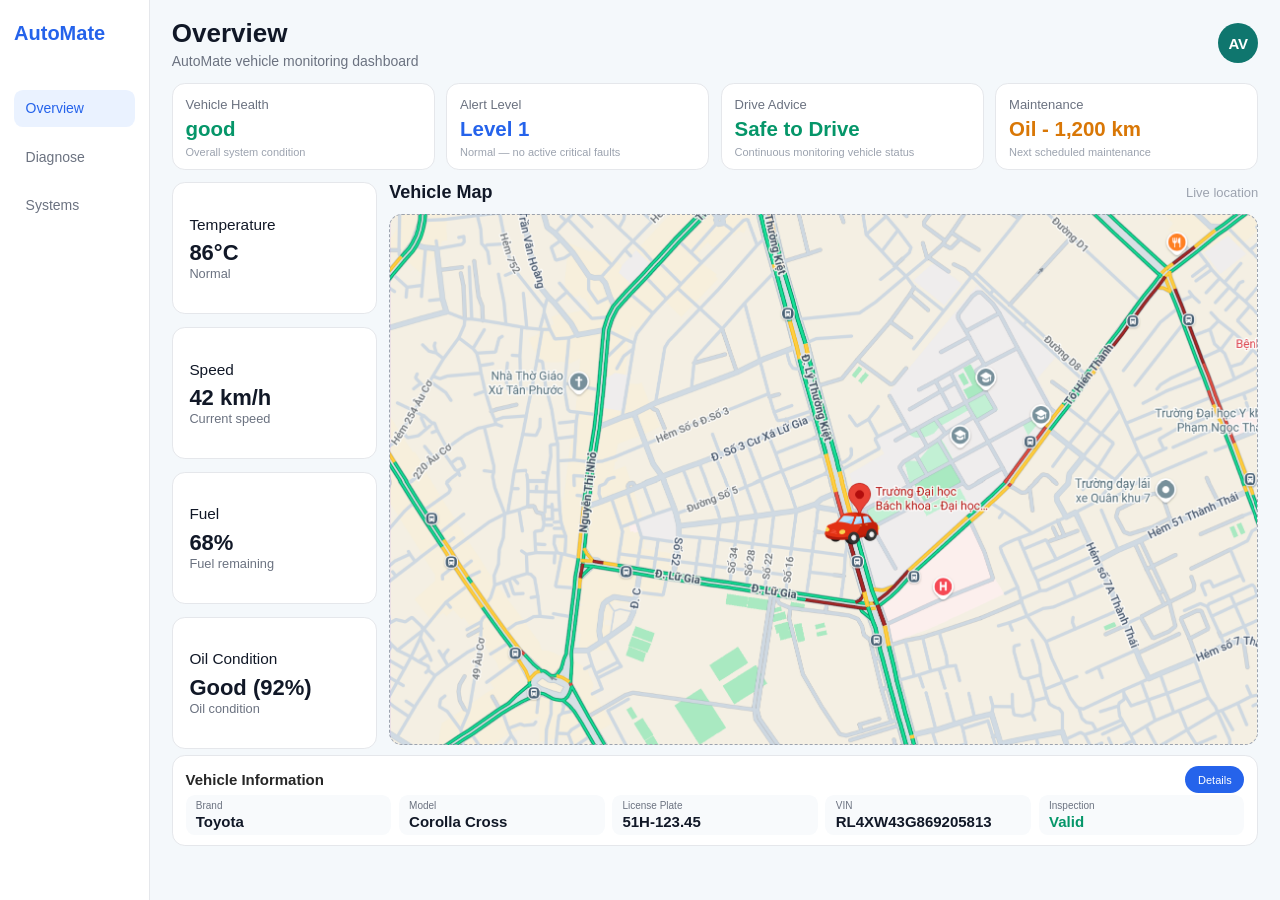
==== commit 0bb6f77b: "modify 4 stats card on top of overview" ====
--- a/web/index.html
+++ b/web/index.html
@@ -32,28 +32,28 @@
       </header>
 
       <section class="stats">
-        <div class="card">
-          <span>Total Vehicles</span>
-          <h2>24</h2>
-          <p>Total vehicles in the system</p>
+        <div class="card health">
+          <span>Vehicle Health</span>
+          <h2>good</h2>
+          <p>Overall system condition</p>
         </div>
 
-        <div class="card">
-          <span>Online</span>
-          <h2>21</h2>
-          <p>Connected vehicles</p>
+        <div class="card alert-level">
+          <span>Alert Level</span>
+          <h2>Level 1</h2>
+          <p>Normal — no active critical faults</p>
         </div>
 
-        <div class="card warning">
-          <span>Warning</span>
-          <h2>3</h2>
-          <p>Vehicles requiring attention</p>
+        <div class="card drive-advice">
+          <span>Drive Advice</span>
+          <h2>Safe to Drive</h2>
+          <p>Continuous monitoring vehicle status</p>
         </div>
 
-        <div class="card danger">
-          <span>Danger</span>
-          <h2>1</h2>
-          <p>Vehicles in critical condition</p>
+        <div class="card maintenance">
+          <span>Maintenance</span>
+          <h2>Oil - 1,200 km</h2>
+          <p>Next scheduled maintenance</p>
         </div>
       </section>
 
@@ -61,19 +61,19 @@
         <div class="vehicle-status">
           <div class="status-card" onclick="openPopup('temperature')">
             <span>Temperature</span>
-            <h2>86°C</h2>
+            <h2 id="temperature-value">86°C</h2>
             <p>Normal</p>
           </div>
 
           <div class="status-card" onclick="openPopup('speed')">
             <span>Speed</span>
-            <h2>42 km/h</h2>
+            <h2 id="speed-value">42 km/h</h2>
             <p>Current speed</p>
           </div>
 
           <div class="status-card" onclick="openPopup('fuel')">
             <span>Fuel</span>
-            <h2>68%</h2>
+            <h2 id="fuel-value">68%</h2>
             <p>Fuel remaining</p>
           </div>
 
@@ -89,9 +89,7 @@
             <h3>Vehicle Map</h3>
             <span>Live location</span>
           </div>
-
           <div class="map-placeholder">
-            MAP / Vehicle Location
           </div>
         </div>
       </section>
--- a/web/style.css
+++ b/web/style.css
@@ -101,6 +101,22 @@
   margin-bottom: 1.4vh;
 }
 
+.health h2 {
+  color: #059669;
+}
+
+.alert-level h2 {
+  color: #2563eb;
+}
+
+.drive-advice h2 {
+  color: #059669;
+}
+
+.maintenance h2 {
+  color: #d97706;
+}
+
 .card {
   background: white;
   border: 1px solid #e5e7eb;
@@ -114,7 +130,7 @@
 }
 
 .card h2 {
-  font-size: clamp(24px, 1.8vw, 36px);
+  font-size: clamp(20px, 1.6vw, 30px);
   margin: 0.5vh 0;
 }
 
@@ -157,17 +173,17 @@
 }
 
 .status-card span {
-  font-size: clamp(11px, 0.8vw, 15px);
+  font-size: clamp(15px, 1.2vw, 18px);
 }
 
 .status-card h2 {
-  font-size: clamp(18px, 1.4vw, 28px);
+  font-size: clamp(22px, 1.4vw, 30px);
   margin-top: 0.7vh;
 }
 
 .status-card p {
   color: #6b7280;
-  font-size: clamp(12px, 1vw, 15  px);
+  font-size: clamp(8px, 1vw, 15px);
 }
 
 .map-panel {
@@ -192,7 +208,10 @@
 
 .map-placeholder {
   height: calc(100% - 4vh);
-  background: #e8f3f1;
+  background-image: url("assets/images/maps.png");
+  background-size: cover;
+  background-position: center;
+  background-repeat: no-repeat;
   border: 1px dashed #9ca3af;
   border-radius: 1vw;
   display: flex;
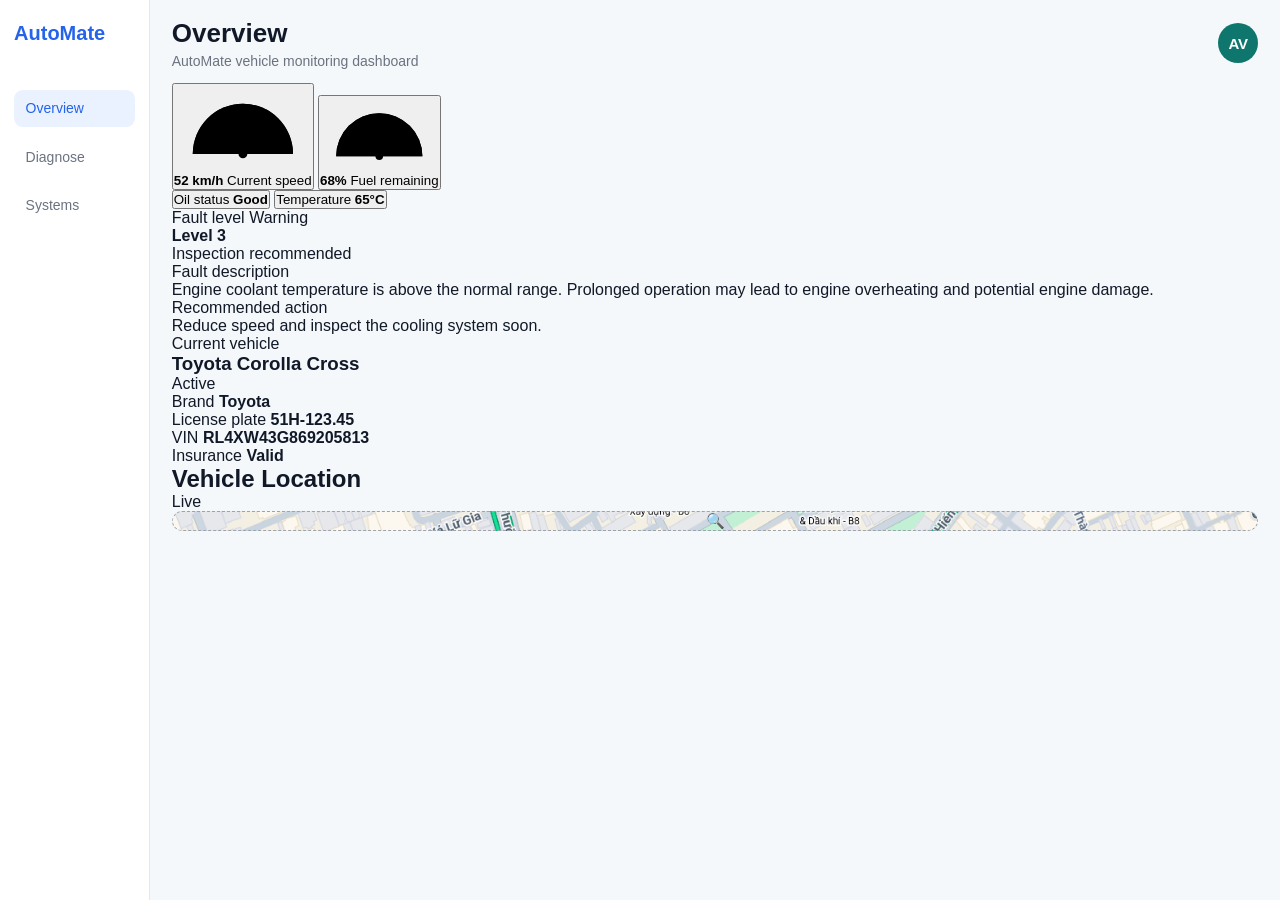
==== commit e3b3527c: "merge overview page" ====
--- a/web/index.html
+++ b/web/index.html
@@ -1,151 +1,313 @@
 <!DOCTYPE html>
-<html lang="en">
+<html lang="vi">
 <head>
-  <meta charset="UTF-8" />
-  <meta name="viewport" content="width=device-width, initial-scale=1.0" />
-  <title>AutoMate Dashboard - Overview</title>
-  <link rel="stylesheet" href="style.css" />
+    <meta charset="UTF-8">
+    <meta
+        name="viewport"
+        content="width=device-width, initial-scale=1.0"
+    >
+
+    <title>AutoMate Dashboard - Overview Test</title>
+
+    <link rel="stylesheet" href="style.css">
 </head>
 
 <body>
-  <div class="dashboard">
-    <aside class="sidebar">
-      <div class="logo">AutoMate</div>
-
-      <nav class="menu">
-        <a class="active" href="index.html">Overview</a>
-        <a href="diagnose.html">Diagnose</a>
-        <a href="systems.html">Systems</a>
-      </nav>
-    </aside>
-
-    <main class="main">
-      <header class="topbar">
-        <div>
-          <h1>Overview</h1>
-          <p>AutoMate vehicle monitoring dashboard</p>
+    <div class="dashboard">
+        <!-- Sidebar -->
+        <aside class="sidebar">
+            <div class="logo">AutoMate</div>
+
+            <nav class="menu">
+                <a class="active" href="index_test.html">Overview</a>
+                <a href="diagnose.html">Diagnose</a>
+                <a href="systems.html">Systems</a>
+            </nav>
+        </aside>
+
+        <!-- Main overview -->
+        <main class="main">
+            <header class="topbar">
+                <div>
+                    <h1>Overview</h1>
+                    <p>AutoMate vehicle monitoring dashboard</p>
+                </div>
+
+                <div class="top-actions">
+                    <div class="avatar">AV</div>
+                </div>
+            </header>
+            <div class="overview-layout">
+                <!-- Left column -->
+                <section class="overview-left">
+                    <!-- Gauges -->
+                    <div class="gauges-row">
+                        <!-- Speed gauge -->
+                        <button
+                            class="gauge-card"
+                            type="button"
+                            data-popup="speed"
+                            aria-label="Xem chi tiết tốc độ"
+                        >
+                            <div class="gauge">
+                                <svg
+                                    class="gauge-svg"
+                                    viewBox="0 0 220 135"
+                                    role="img"
+                                    aria-label="Đồng hồ tốc độ"
+                                >
+                                    <path
+                                        class="gauge-track"
+                                        d="M 30 110 A 80 80 0 0 1 190 110"
+                                    />
+
+                                    <path
+                                        id="speed-progress"
+                                        class="gauge-progress"
+                                        d="M 30 110 A 80 80 0 0 1 190 110"
+                                    />
+
+                                    <line
+                                        id="speed-needle"
+                                        class="gauge-needle"
+                                        x1="110"
+                                        y1="110"
+                                        x2="110"
+                                        y2="51"
+                                    />
+
+                                    <circle
+                                        class="gauge-center"
+                                        cx="110"
+                                        cy="110"
+                                        r="7"
+                                    />
+                                </svg>
+                            </div>
+
+                            <div class="gauge-reading">
+                                <strong id="speed-value">51 km/h</strong>
+                                <span>Current speed</span>
+                            </div>
+                        </button>
+
+                        <!-- Fuel gauge -->
+                        <button
+                            class="gauge-card"
+                            type="button"
+                            data-popup="fuel"
+                            aria-label="Xem chi tiết nhiên liệu"
+                        >
+                            <div class="gauge">
+                                <svg
+                                    class="gauge-svg"
+                                    viewBox="0 0 220 135"
+                                    role="img"
+                                    aria-label="Đồng hồ nhiên liệu"
+                                >
+                                    <path
+                                        class="gauge-track"
+                                        d="M 30 110 A 80 80 0 0 1 190 110"
+                                    />
+
+                                    <path
+                                        id="fuel-progress"
+                                        class="gauge-progress"
+                                        d="M 30 110 A 80 80 0 0 1 190 110"
+                                    />
+
+                                    <line
+                                        id="fuel-needle"
+                                        class="gauge-needle"
+                                        x1="110"
+                                        y1="110"
+                                        x2="110"
+                                        y2="51"
+                                    />
+
+                                    <circle
+                                        class="gauge-center"
+                                        cx="110"
+                                        cy="110"
+                                        r="7"
+                                    />
+                                </svg>
+                            </div>
+
+                            <div class="gauge-reading">
+                                <strong id="fuel-value">68%</strong>
+                                <span>Fuel remaining</span>
+                            </div>
+                        </button>
+                    </div>
+
+                    <!-- Oil and temperature -->
+                    <div class="quick-status-row">
+                        <button
+                            class="quick-status"
+                            type="button"
+                            data-popup="oil"
+                        >
+                            <span>Oil status</span>
+                            <strong id="oil-value" class="status-good">Good</strong>
+                        </button>
+
+                        <button
+                            class="quick-status"
+                            type="button"
+                            data-popup="temperature"
+                        >
+                            <span>Temperature</span>
+                            <strong id="temperature-value" class="status-temperature">65°C</strong>
+                        </button>
+                    </div>
+
+                    <!-- Fault level -->
+                    <section class="info-panel fault-level-panel">
+                        <div class="fault-level-header">
+                            <span class="panel-label">Fault level</span>
+
+                            <span class="fault-badge warning">
+                                Warning
+                            </span>
+                        </div>
+
+                        <div class="fault-level-content">
+                            <span
+                                id="fault-indicator"
+                                class="status-dot warning"
+                                aria-hidden="true"
+                            ></span>
+
+                            <div>
+                                <strong id="fault-level">
+                                    Level 3
+                                </strong>
+
+                                <p class="fault-level-summary">
+                                    Inspection recommended
+                                </p>
+                            </div>
+                        </div>
+                    </section>
+
+                    <section class="info-panel fault-description-panel">
+                        <span class="panel-label">
+                            Fault description
+                        </span>
+
+                        <p id="fault-description" class="fault-message">
+                            Engine coolant temperature is above the normal range.
+                            Prolonged operation may lead to engine overheating and potential engine damage.
+                        </p>
+
+                        <div class="fault-action">
+                            <span>Recommended action</span>
+
+                            <p>
+                                Reduce speed and inspect the cooling system soon.
+                            </p>
+                        </div>
+                    </section>
+                </section>
+
+                <!-- Right column -->
+                <section class="overview-right">
+                    <!-- Vehicle information -->
+                    <section class="vehicle-card">
+                        <div class="vehicle-card-header">
+                            <div>
+                                <span class="section-label">
+                                    Current vehicle
+                                </span>
+
+                                <h1>Toyota Corolla Cross</h1>
+                            </div>
+
+                            <span class="vehicle-status">
+                                Active
+                            </span>
+                        </div>
+
+                        <div class="vehicle-details">
+                            <div class="vehicle-detail">
+                                <span>Brand</span>
+                                <strong>Toyota</strong>
+                            </div>
+
+                            <div class="vehicle-detail">
+                                <span>License plate</span>
+                                <strong>51H-123.45</strong>
+                            </div>
+
+                            <div class="vehicle-detail">
+                                <span>VIN</span>
+                                <strong>RL4XW43G869205813</strong>
+                            </div>
+
+                            <div class="vehicle-detail">
+                                <span>Insurance</span>
+                                <strong class="valid-text">Valid</strong>
+                            </div>
+                        </div>
+                    </section>
+
+                    <!-- Map -->
+                    <section class="map-card">
+                        <div class="map-header">
+                            <div>
+
+                                <h2>Vehicle Location</h2>
+                            </div>
+
+                            <span class="live-status">
+                                <span class="live-dot"></span>
+                                Live
+                            </span>
+                        </div>
+
+                        <div
+                            class="map-placeholder"
+                            role="img"
+                            aria-label="Bản đồ vị trí xe"
+                        >
+                            <span class="map-message">
+                                🔍
+                            </span>
+                        </div>
+                    </section>
+                </section>
+            </div>
+        </main>
+    </div>
+
+    <!-- Popup -->
+    <div
+        id="popup"
+        class="popup-overlay"
+        role="dialog"
+        aria-modal="true"
+        aria-labelledby="popup-title"
+        aria-hidden="true"
+    >
+        <div class="popup-window">
+            <div class="popup-header">
+                <h2 id="popup-title">Details</h2>
+
+                <button
+                    id="close-popup"
+                    class="popup-close"
+                    type="button"
+                    aria-label="Đóng"
+                >
+                    &times;
+                </button>
+            </div>
+
+            <div id="popup-body" class="popup-body"></div>
         </div>
-
-        <div class="top-actions">
-          <div class="avatar">AV</div>
-        </div>
-      </header>
-
-      <section class="stats">
-        <div class="card health">
-          <span>Vehicle Health</span>
-          <h2>good</h2>
-          <p>Overall system condition</p>
-        </div>
-
-        <div class="card alert-level">
-          <span>Alert Level</span>
-          <h2>Level 1</h2>
-          <p>Normal — no active critical faults</p>
-        </div>
-
-        <div class="card drive-advice">
-          <span>Drive Advice</span>
-          <h2>Safe to Drive</h2>
-          <p>Continuous monitoring vehicle status</p>
-        </div>
-
-        <div class="card maintenance">
-          <span>Maintenance</span>
-          <h2>Oil - 1,200 km</h2>
-          <p>Next scheduled maintenance</p>
-        </div>
-      </section>
-
-      <section class="content-grid">
-        <div class="vehicle-status">
-          <div class="status-card" onclick="openPopup('temperature')">
-            <span>Temperature</span>
-            <h2 id="temperature-value">86°C</h2>
-            <p>Normal</p>
-          </div>
-
-          <div class="status-card" onclick="openPopup('speed')">
-            <span>Speed</span>
-            <h2 id="speed-value">42 km/h</h2>
-            <p>Current speed</p>
-          </div>
-
-          <div class="status-card" onclick="openPopup('fuel')">
-            <span>Fuel</span>
-            <h2 id="fuel-value">68%</h2>
-            <p>Fuel remaining</p>
-          </div>
-
-          <div class="status-card" onclick="openPopup('oil')">
-            <span>Oil Condition</span>
-            <h2>Good (92%)</h2>
-            <p>Oil condition</p>
-          </div>
-        </div>
-
-        <div class="map-panel">
-          <div class="panel-header">
-            <h3>Vehicle Map</h3>
-            <span>Live location</span>
-          </div>
-          <div class="map-placeholder">
-          </div>
-        </div>
-      </section>
-
-      <section class="vehicle-info-card">
-        <div class="vehicle-info-header">
-          <div>
-            <h3>Vehicle Information</h3>
-          </div>
-
-          <button class="details-btn" onclick="openPopup('vehicle')">
-            Details
-          </button>
-        </div>
-
-        <div class="vehicle-info-grid">
-          <div class="vehicle-info-item">
-            <span>Brand</span>
-            <strong>Toyota</strong>
-          </div>
-
-          <div class="vehicle-info-item">
-            <span>Model</span>
-            <strong>Corolla Cross</strong>
-          </div>
-
-          <div class="vehicle-info-item">
-            <span>License Plate</span>
-            <strong>51H-123.45</strong>
-          </div>
-
-          <div class="vehicle-info-item">
-            <span>VIN</span>
-            <strong>RL4XW43G869205813</strong>
-          </div>
-
-          <div class="vehicle-info-item">
-            <span>Inspection</span>
-            <strong class="status-valid">Valid</strong>
-          </div>
-        </div>
-      </section>
-    </main>
-  </div>
-
-  <div class="popup-overlay" id="popup">
-    <div class="popup-window">
-      <div class="popup-header">
-        <h2 id="popup-title">Title</h2>
-        <button onclick="closePopup()">✕</button>
-      </div>
-
-      <div class="popup-body" id="popup-body"></div>
     </div>
-  </div>
-
-  <script src="scripts.js"></script>
+
+    <script src="js_test.js"></script>
 </body>
 </html>
--- a/web/style.css
+++ b/web/style.css
@@ -362,4 +362,273 @@
 
 .popup-body ul {
   margin-left: 20px;
+}
+
+.diagnose-summary {
+  display: grid;
+  grid-template-columns: repeat(4, 1fr);
+  gap: 0.9vw;
+  margin-bottom: 1.4vh;
+}
+
+.fault-section {
+  display: grid;
+  grid-template-columns: repeat(2, 1fr);
+  gap: 1vw;
+  margin-bottom: 1.4vh;
+}
+
+.fault-card {
+  background: white;
+  border: 1px solid #e5e7eb;
+  border-radius: 1vw;
+  padding: 1.4vh 1.2vw;
+  display: flex;
+  gap: 1vw;
+}
+
+.warning-fault {
+  border-left: 5px solid #f59e0b;
+}
+
+.danger-fault {
+  border-left: 5px solid #dc2626;
+}
+
+.fault-code {
+  min-width: 90px;
+  height: 90px;
+  border-radius: 1vw;
+  background: #f8fafc;
+  color: #111827;
+  display: flex;
+  align-items: center;
+  justify-content: center;
+  font-size: clamp(18px, 1.4vw, 26px);
+  font-weight: 700;
+}
+
+.fault-content {
+  flex: 1;
+}
+
+.fault-header {
+  display: flex;
+  justify-content: space-between;
+  gap: 1vw;
+  margin-bottom: 1vh;
+}
+
+.fault-header h3 {
+  font-size: clamp(15px, 1.1vw, 21px);
+}
+
+.fault-header p,
+.fault-desc,
+.fault-advice {
+  color: #6b7280;
+  font-size: clamp(12px, 0.85vw, 15px);
+}
+
+.severity {
+  height: fit-content;
+  padding: 0.4vh 0.8vw;
+  border-radius: 999px;
+  font-size: clamp(11px, 0.75vw, 14px);
+  font-weight: 600;
+}
+
+.warning-label {
+  background: #fef3c7;
+  color: #b45309;
+}
+
+.danger-label {
+  background: #fee2e2;
+  color: #b91c1c;
+}
+
+.fault-advice {
+  margin-top: 1vh;
+  padding: 0.8vh 0.8vw;
+  background: #f8fafc;
+  border-radius: 0.7vw;
+}
+
+.maintenance-watch {
+  background: white;
+  border: 1px solid #e5e7eb;
+  border-radius: 1vw;
+  padding: 1.2vh 1vw;
+}
+
+.maintenance-watch h3 {
+  font-size: clamp(16px, 1.1vw, 22px);
+  margin-bottom: 1vh;
+}
+
+.maintenance-grid {
+  display: grid;
+  grid-template-columns: repeat(3, 1fr);
+  gap: 0.8vw;
+}
+
+.maintenance-item {
+  background: #f8fafc;
+  border-radius: 0.8vw;
+  padding: 1vh 0.9vw;
+}
+
+.maintenance-item span {
+  display: block;
+  color: #6b7280;
+  font-size: clamp(11px, 0.75vw, 14px);
+}
+
+.maintenance-item strong {
+  display: block;
+  margin: 0.4vh 0;
+  font-size: clamp(15px, 1vw, 19px);
+}
+
+.maintenance-item p {
+  color: #9ca3af;
+  font-size: clamp(11px, 0.75vw, 14px);
+}
+
+.system-summary {
+  display: grid;
+  grid-template-columns: repeat(4, 1fr);
+  gap: 0.9vw;
+  margin-bottom: 1.4vh;
+}
+
+.systems-grid {
+  display: grid;
+  grid-template-columns: 1.4fr 1fr;
+  gap: 1vw;
+  margin-bottom: 1.4vh;
+}
+
+.system-panel,
+.user-info-panel {
+  background: white;
+  border: 1px solid #e5e7eb;
+  border-radius: 1vw;
+  padding: 1.3vh 1vw;
+}
+
+.system-panel-header {
+  display: flex;
+  justify-content: space-between;
+  align-items: center;
+  margin-bottom: 1.2vh;
+}
+
+.system-panel-header h3 {
+  font-size: clamp(16px, 1.15vw, 22px);
+}
+
+.system-panel-header p {
+  color: #6b7280;
+  font-size: clamp(11px, 0.8vw, 14px);
+}
+
+.current-vehicle-box {
+  background: #f8fafc;
+  border-radius: 0.8vw;
+  padding: 1vh 0.9vw;
+  margin-bottom: 1vh;
+}
+
+.current-vehicle-box span {
+  display: block;
+  color: #6b7280;
+  font-size: clamp(11px, 0.75vw, 14px);
+}
+
+.current-vehicle-box strong {
+  display: block;
+  margin: 0.4vh 0;
+  font-size: clamp(15px, 1vw, 19px);
+}
+
+.current-vehicle-box p {
+  color: #9ca3af;
+  font-size: clamp(11px, 0.75vw, 14px);
+}
+
+.system-action-row {
+  display: flex;
+  justify-content: space-between;
+  gap: 1vw;
+  align-items: center;
+  border-top: 1px solid #e5e7eb;
+  padding: 1.1vh 0;
+}
+
+.system-action-row h4 {
+  font-size: clamp(14px, 1vw, 18px);
+  margin-bottom: 0.4vh;
+}
+
+.system-action-row p,
+.system-info-list p {
+  color: #6b7280;
+  font-size: clamp(11px, 0.8vw, 14px);
+}
+
+.system-info-list {
+  background: #f8fafc;
+  border-radius: 0.8vw;
+  padding: 1vh 0.9vw;
+  margin-bottom: 1vh;
+  line-height: 1.8;
+}
+
+.system-btn {
+  border: none;
+  background: #2563eb;
+  color: white;
+  padding: 0.8vh 1vw;
+  border-radius: 999px;
+  cursor: pointer;
+  font-size: clamp(11px, 0.75vw, 14px);
+  white-space: nowrap;
+}
+
+.system-btn.secondary {
+  background: #0f766e;
+}
+
+.system-btn.full {
+  width: 100%;
+}
+
+.system-btn:hover {
+  opacity: 0.9;
+}
+
+.user-info-grid {
+  display: grid;
+  grid-template-columns: repeat(4, 1fr);
+  gap: 0.8vw;
+}
+
+.user-info-grid div {
+  background: #f8fafc;
+  border-radius: 0.8vw;
+  padding: 1vh 0.9vw;
+}
+
+.user-info-grid span {
+  display: block;
+  color: #6b7280;
+  font-size: clamp(11px, 0.75vw, 14px);
+}
+
+.user-info-grid strong {
+  display: block;
+  margin-top: 0.4vh;
+  font-size: clamp(13px, 0.9vw, 16px);
 }
